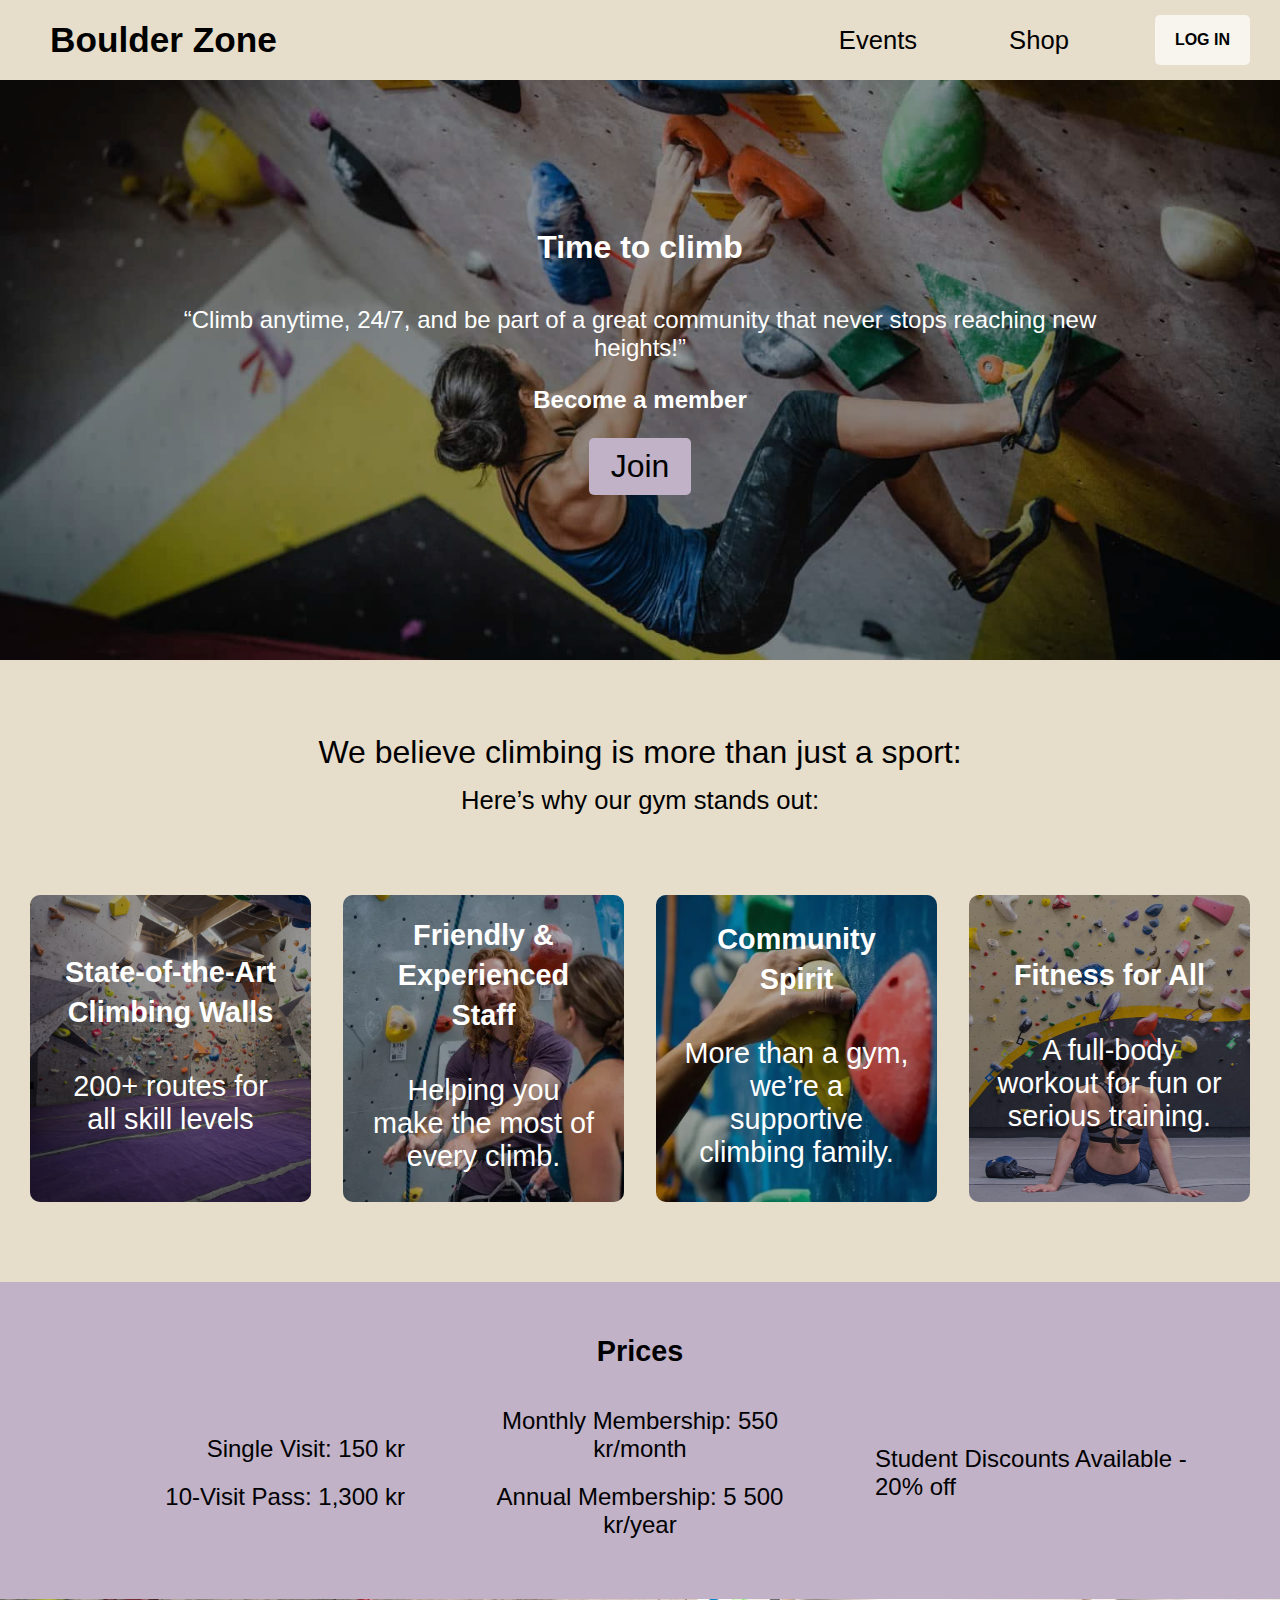
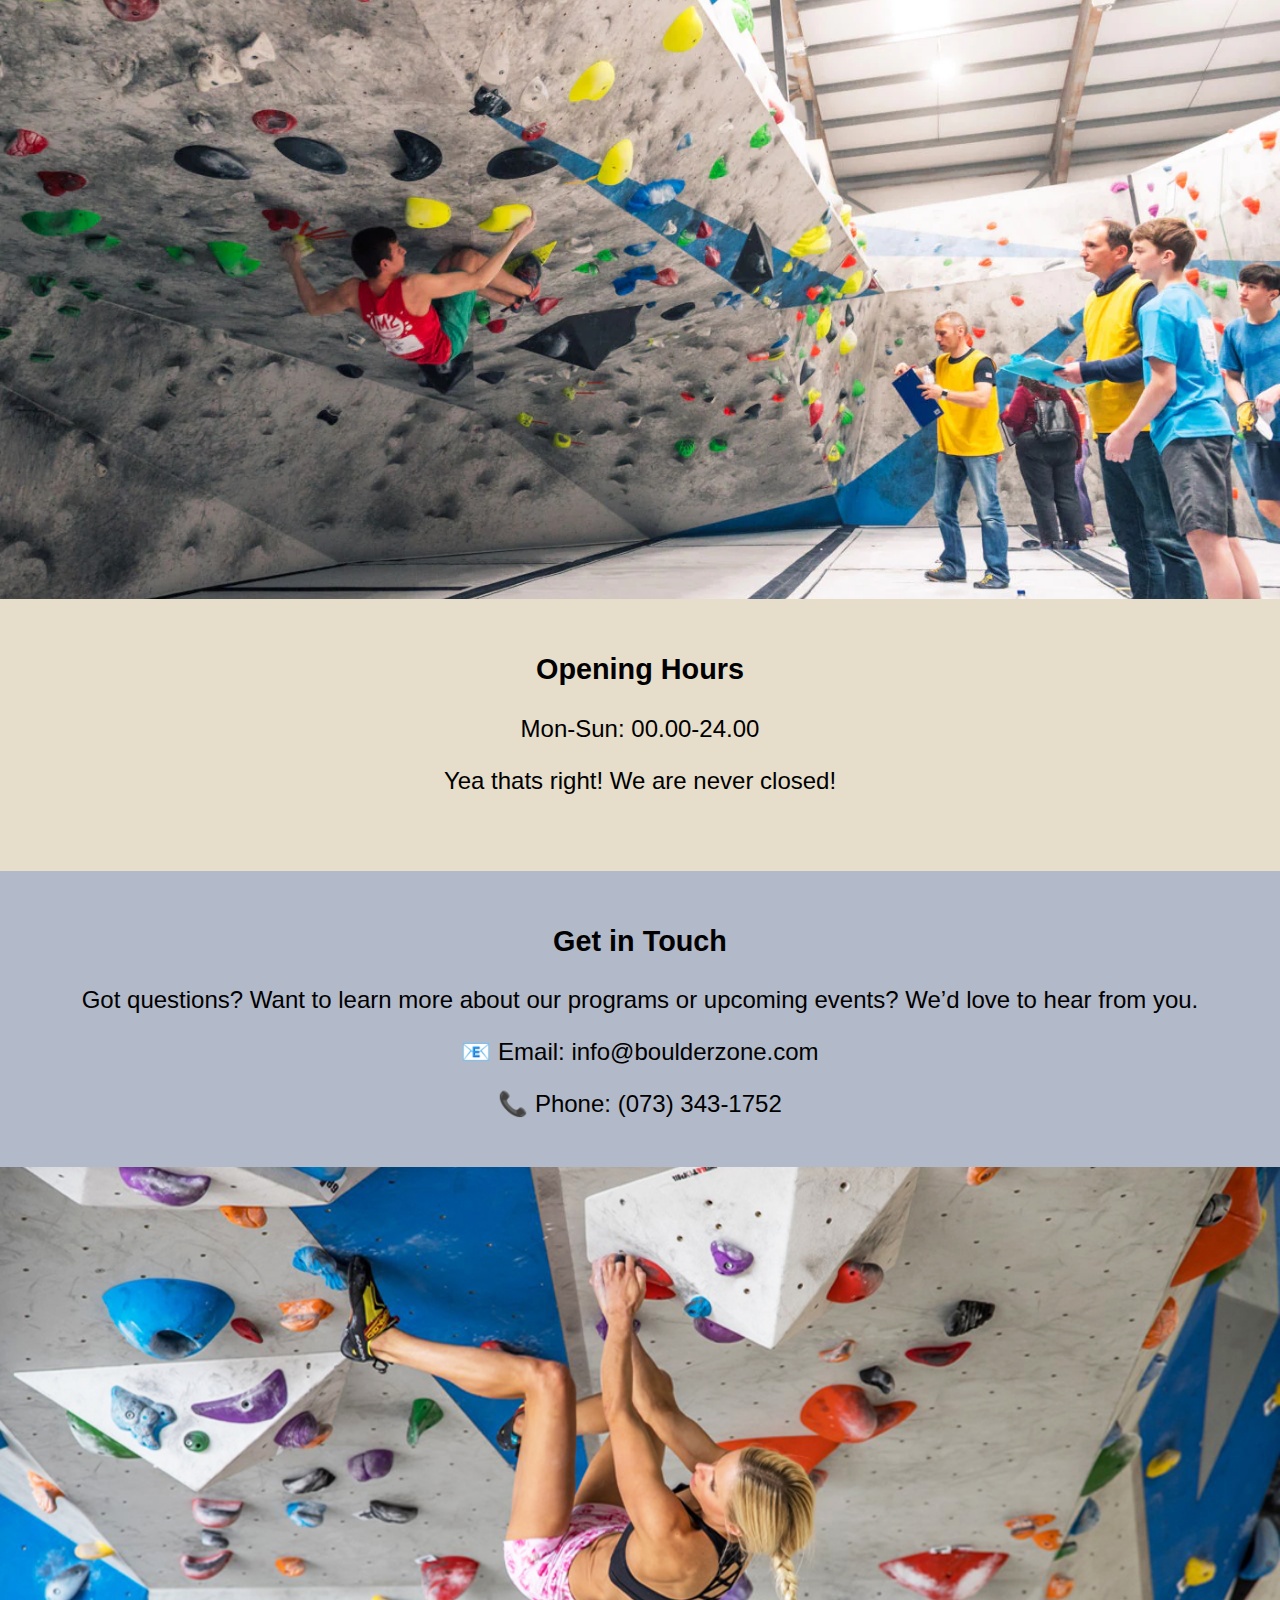
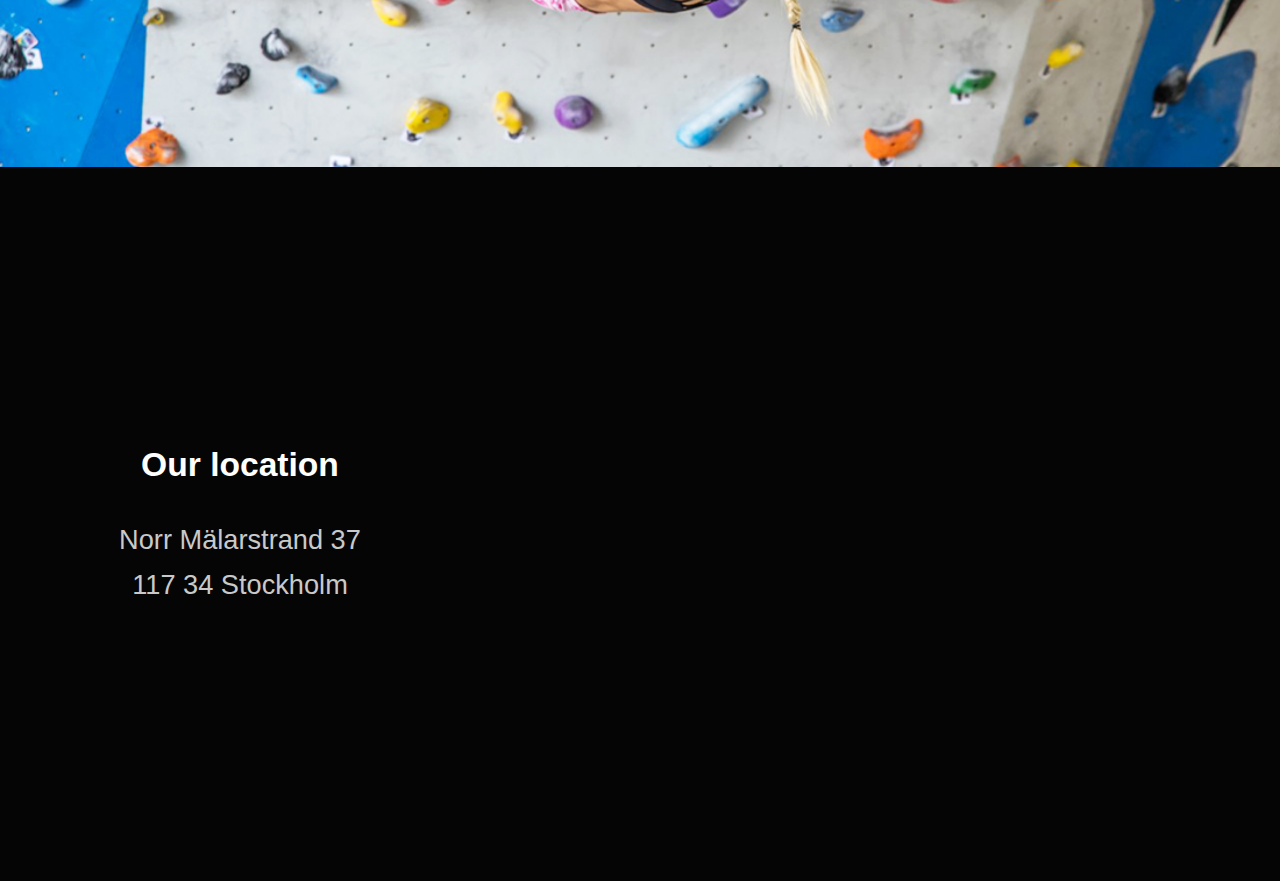
==== index.html @ 9aca550d "Got darkmode running on index some what" ====
<!DOCTYPE html>
<html lang="en">

<head>
  <meta charset="UTF-8">
  <meta name="viewport" content="width=device-width, initial-scale=1.0">
  <title>Boulder Zone</title>
  <link rel="stylesheet" href="style/style.css">
</head>

<body id="body">

  <!----- Nav expand --- Manual Fold  ----->
  <nav id="burger-menu" class="nav-burger-menu">
    <div class="nav-burger-row">
      <button class="nav-links-phone">Events</button>
      <p class="nav-burger-arrow">&#8594;</p>
    </div>
    <div class="nav-burger-row" id="burger-row-shop">
      <button class="nav-links-phone" id="shopBtn2">Shop</button>
      <p class="nav-burger-arrow">&#8594;</p>
    </div>
    <div class="nav-burger-row">
      <button class="nav-links-phone">Log in</button>
      <p class="nav-burger-arrow">&#8594;</p>
    </div>
    <!-- Dark mode -->
    <div class="theme-button" id="dark-mode">
      <img class="dark" id="dark" src="icons/darkmode.svg" alt="dark mode toggle">
      <img class="light" id="light" src="icons/lightmode.svg" alt="light mode toggle">
    </div>
  </nav>

  <!----- Nav bar --- Manual Fold  ----->
  <nav>
    <a href="index.html" class="site-title">Boulder Zone</a>
    <div class="nav-right">
      <button class="nav-links">Events</button>
      <button class="nav-links" id="shopBtn">Shop</button>
      <button class="nav-links nav-login">LOG IN</button>
      <div class="hamburger" id="burger-button">
        <!-- Burger icon -->
        <div class="burger-icon-line" id="burger-line-01"></div>
        <div class="burger-icon-line line-02"></div>
        <div class="burger-icon-line" id="burger-line-03"></div>
      </div>

      <!-- This is only for phone view -->
    </div>
  </nav>

  <!----- Hero --- Manual Fold  ----->
  <section class="hero-container">
    <img class="hero-img" src="img/bild3.jpg" alt="A picture of a woman bouldering overhang">
    <div class="hero-text">
      <div class="hero-description-text">
        <h2>
          Time to climb
        </h2>
        <p>“Climb anytime, 24/7, and be part of a great community that never stops reaching new heights!”
        <p>
      </div>
      <div class="member-container">
        <p>Become a member</p>
        <button id="joinBtn">Join</button>
      </div>
    </div>
  </section>

  <!----- About --- Manual Fold  ----->
  <section class="pre-about">
    <h2 class="bold"> We believe climbing is more than just a sport:</h3>
      <h3 class="skinny">Here’s why our gym stands out:</h3>
  </section>

  <section class="about-us">
    <div class="about-container about-01">
      <img class="img-box" src="img/routes.jpg" alt="">
      <div class="about-text">
        <h3>State-of-the-Art <br>Climbing Walls</h3>
        <p>200+ routes for all skill levels</p>
      </div>
    </div>

    <div class="about-container">
      <img class="img-box" src="img/staff.webp" alt="">
      <div class="about-text">
        <h3>Friendly & Experienced Staff</h3>
        <p>Helping you make the most of every climb.</p>
      </div>
    </div>

    <div class="about-container">
      <img class="img-box" src="img/clb2.jpg.webp" alt="">
      <div class="about-text">
        <h3>Community Spirit</h3>
        <p>More than a gym, we’re a supportive climbing family.</p>
      </div>
    </div>

    <div class="about-container">
      <img class="img-box" src="img/fun.jpg" alt="">
      <div class="about-text">
        <h3>Fitness for All</h3>
        <p>A full-body workout for fun or serious training.</p>
      </div>
    </div>
  </section>

  <!----- Prices --- Manual Fold  ----->
  <section class="prices">
    <div class="prices-title">
      <h3>Prices</h3>
    </div>
    <div class="prices-text-1">
      <p>Single Visit: 150 kr</p>
      <p>10-Visit Pass: 1,300 kr</p>
    </div>
    <div class="prices-text-2">
      <p>Monthly Membership: 550 kr/month</p>
      <p>Annual Membership: 5 500 kr/year</p>
    </div>
    <div class="prices-text-3">
      <p class="studentPrices">Student Discounts Available - 20% off</p>
    </div>
    </div>
  </section>

  <!----- Image block --- Manual Fold  ----->
  <img class="section-imgs" src="img/bild4.png" alt="Picture of bouldering">

  <!----- Open Times --- Manual Fold  ----->
  <section class="hours">
    <h3>Opening Hours</h3>
    <p> Mon-Sun: 00.00-24.00</p>
    <p> Yea thats right! We are never closed!</p>
  </section>

  <!----- Contact --- Manual Fold  ----->
  <section class="contact">
    <h3>Get in Touch</h3>
    <p> Got questions? Want to learn more about our programs or upcoming events? We’d love to hear from you.</p>
    <p>📧 Email: info@boulderzone.com</p>
    <p>📞 Phone: (073) 343-1752</p>
  </section>

  <!----- Image block --- Manual Fold  ----->
  <img class="section-imgs" src="img/bouldering_feature.jpg" alt="">

  <!----- Location --- Manual Fold  ----->
  <section class="location">
    <div class="locationText">
      <p class="ourLocation">Our location</p>
      <p class="adress">Norr Mälarstrand 37 <br>
        117 34 Stockholm</p>
    </div>

    <div class="map">
      <iframe
        src="https://www.google.com/maps/embed?pb=!1m14!1m12!1m3!1d6136.580226030461!2d18.04473967499061!3d59.32874302216996!2m3!1f0!2f0!3f0!3m2!1i1024!2i768!4f13.1!5e1!3m2!1ssv!2sse!4v1738833462675!5m2!1ssv!2sse"
        width="600" height="450" style="border:0;" allowfullscreen="" loading="lazy"
        referrerpolicy="no-referrer-when-downgrade"></iframe>
    </div>
  </section>

</body>

<script src="script/script.js"></script>

</html>
---- style/style.css ----
/* ----- Phone viewport --- Manual Fold -----  */

/* ----- Basics --- Manual Fold -----  */
* {
  box-sizing: border-box;
}

:root {
  --primary-color: #E6DDCA;
  --primary-color-hover: #f5ecd8;
  --secondary-color: #B2B9C8;
  --complementary-color: #C1B2C8;
  --primary-font-color: black;
  --primary-font-color-fixed: black;
  --secondary-font-color: white;
  --secondary-font-color-fixed: white;
  --dark-color: rgb(164, 164, 164);
}

.dark-mode {
  --primary-color: #2b3246;
  --primary-color-hover: #3c445b;
  --secondary-color: #B2B9C8;
  --complementary-color: #C1B2C8;
  --primary-font-color: white;
  --secondary-font-color: black;
  --dark-color: rgb(40, 40, 40);
}

body {
  margin: 0;
  background-color: var(--primary-color);
  font-family: Arial, Helvetica, sans-serif;
  padding-top: 60px;
  /* Adjust to match the nav height */
}

h3 {
  font-size: 1.6rem;
}

.section-imgs {
  width: 100%;
  height: auto;
  display: block;
  margin: 0px 0px 0px 0px;
}

/* ----- Nav Bar --- Manual Fold -----  */
nav {
  display: flex;
  justify-content: space-between;
  align-items: center;
  position: fixed;
  width: 100%;
  z-index: 2;
  background-color: var(--primary-color);
  height: 60px;
  /* Set a fixed height */
  top: 0;
  /* Ensures it stays at the top */
}

.site-title {
  color: var(--primary-font-color);
  font-size: 1.6rem;
  margin: 20px;
  font-weight: bolder;
  text-decoration: none;
  transition: ease .3s;
}

.site-title:hover {
  transform: scale(102%);
  color: rgb(59, 61, 76);
}

.nav-links {
  display: none;
}

nav button {
  border: none;
  color: var(--primary-font-color);
  background-color: var(--primary-color);
  font-size: 1.8rem;
  margin: 0 30px;
  transition: background-color 0.2s ease-in-out;
}

.hamburger {
  margin: 20px;
}

.burger-icon-line {
  height: 3px;
  width: 25px;
  background-color: var(--primary-font-color);
  margin: 5px;
  transition: transform 0.2s ease-in-out;
}

.line-01 {
  transform: translateY(8px);
}

.line-03 {
  transform: translateY(-8px);
}

/* ----- Nav expand --- Manual Fold -----  */
.nav-burger-menu {
  display: flex;
  flex-direction: column;
  justify-content: center;
  align-items: flex-start;
  height: 100vh;
  width: 100vw;
  transform: translateY(-100%);
  transition: transform 0.2s ease-in-out;
}

.nav-burger-menu.open {
  transform: translateY(0%);
}

.nav-burger-row {
  /* border: solid red 2px; */
  margin: 0;
  width: 100%;
  display: flex;
  justify-content: space-between;
  /* border-bottom: solid black 1px; */
  transition: background-color 0.2s ease-in-out;
}

.nav-burger-row:hover,
.nav-burger-row:hover button {
  background-color: var(--primary-color-hover);
}

.nav-burger-arrow {
  color: var(--primary-font-color);
  font-size: 1.5rem;
  margin: 25px 50px;
}


.theme-button {
  position: absolute;
  justify-content: center;
  bottom: 20px;
  width: 100%;
  display: flex;
}

.theme-button button:hover {
  background-color: #3b415c;
  transform: scale(1.02);
}

.theme-button img {
  height: 55px;
  width: 55px;
  padding: 12px;
  background-color: var(--dark-color);
  border-radius: 50px;
  border-radius: 50px;
  transition: background-color 0.3s, transform 0.3s;
}

.dark {
  display: block;

}

.light {
  display: none;
}



/* ----- Hero --- Manual Fold -----   */
.hero-container {
  position: relative;
}

.hero-img {
  width: 100%;
  filter: brightness(65%);
}

.hero-text {
  color: var(--secondary-font-color-fixed);
  position: absolute;
  top: 50%;
  left: 50%;
  transform: translate(-50%, -50%);
  width: 80%;
  text-align: center;
  padding: 30px;
  border-radius: 10px;
}

.hero-description-text h2 {
  margin: 10px;
  font-size: 1.5rem;
}

.hero-description-text p {
  margin: 10px;
}

.member-container p {
  font-size: .8rem;
  font-weight: bolder;
}

.member-container button {
  font-size: 1rem;
  padding: 4px 12px;
  background-color: var(--complementary-color);
  color: var(--primary-font-color);
  border: none;
  border-radius: 5px;
  transition: ease .5s;
}

/* ----- About --- Manual Fold -----  */
.member-container button:hover {
  background-color: var(--complementary-color);
  transform: scale(102%);
}

.skinny {
  font-weight: 300;
  margin: 0px 0px 30px 0px;
  font-size: 1rem;
  grid-column: span 2;
}

.bold {

  margin: 15px 0px 0px 0px;
  font-size: 1.5rem;
  font-weight: 500;
  grid-column: span 2;

}

.pre-about {
  text-align: center;
  margin: 40px 10px 30px 10px;
  padding: 0px 10px;
}

.pre-about h2 {
  margin: 0 0 15px 0;
}

.about-us {
  display: grid;
  grid-template-columns: repeat(2, 1fr);
  text-align: center;
  gap: 12px;
  margin: 20px;
}

.about-container {
  border-radius: 5px;
  padding: 18px;
  display: grid;
  grid-template-columns: repeat(1, 1fr);
  grid-template-rows: repeat(1, 1fr);
  grid-template-columns: repeat(auto-fit, minmax(100px, 1fr));
  padding: 10px;
  transition: ease .5s;
}

.img-box {
  object-fit: cover;
  height: 100%;
  width: 100%;
  grid-column: 1 / 2;
  grid-row: 1 / 2;
  border-radius: 10px;
}

.about-text {
  grid-column: 1 / 2;
  grid-row: 1 / 2;
  display: flex;
  flex-direction: column;
  justify-content: center;
  align-items: center;
  background-color: #05050555;
  border-radius: 10px;
}

.about-text p {
  color: var(--secondary-font-color);
  width: 80%;
}

.about-text h3 {
  display: none;
  color: var(--secondary-font-color);
  width: 80%;
  line-height: 40px;
  margin: 20px 0 10px 0;
}

/* ----- Prices --- Manual Fold -----  */
.prices {
  text-align: center;
  background-color: var(--complementary-color);
  margin: 70px 0px 0px 0px;
  padding: 25px;
  padding-bottom: 50px;
}

/* ----- Opten times --- Manual Fold -----  */
.hours {
  text-align: center;
  padding: 25px 0px 10px 0px;
}

/* ----- Contact --- Manual Fold -----  */
.contact {
  text-align: center;
  background-color: var(--secondary-color);
  margin: 42px 0px 0px 0px;
  padding: 25px;
}

/* ----- Location --- Manual Fold -----  */
.location {
  text-align: center;
  color: var(--secondary-font-color);
  background-color: #050505;
  padding: 25px;
}

.map {
  display: none;
}

/* Mini phone viewport */
@media (min-width: 0px) and (max-width: 380px) {

  /* ----- Basics --- Manual Fold -----  */
  .site-title {
    font-size: 1.3rem;
  }

  p {
    font-size: .6rem;
  }

  h3 {
    font-size: 1rem;
    margin: 0;
    padding: 0;
  }

  /* ----- Hero --- Manual Fold -----  */
  .climb-container p {
    margin: 0;
    padding: 0;
  }

  /* ----- About --- Manual Fold -----  */
  .about-us {
    grid-template-columns: repeat(1, 1fr);
  }

  .about-text p {
    font-size: 1.2rem;
  }

}

/* iPad viewport */
@media (min-width: 667px) and (max-width: 1024px) {

  /* ----- Basics --- Manual Fold -----  */
  p {
    font-size: 1.5rem;
  }

  /* ----- Nav --- Manual Fold -----  */
  nav {
    height: 80px;
  }

  nav h3 {
    font-size: 1.6rem;
  }

  /* ----- Hero --- Manual Fold -----  */
  .site-title {
    font-size: 2rem;
  }

  .climb-container p {
    margin: 50px;
  }

  .member-container p {
    font-size: 1.2rem;
    font-weight: bolder;
  }

  .member-container button {
    font-size: 1.5rem;
    padding: 10px 22px;
  }

  /* ----- About --- Manual Fold -----  */
  .pre-about {
    margin: 60px 0px;
  }

  .bold {
    font-size: 1.8rem;
    margin: 0 0 400px 0;
  }

  .skinny {
    font-size: 1.4rem;
  }
}

/* desktop viewport */
@media (min-width: 1024px) {

  /* ----- Basic --- Manual Fold -----  */
  p {
    font-size: 1.5rem;
  }

  h3 {
    font-size: 1.8rem;
  }

  .section-imgs {
    max-height: 600px;
    object-fit: cover;
  }

  /* ----- Nav --- Manual Fold -----  */
  nav {
    display: flex;
    justify-content: space-between;
    align-items: center;
    padding: 10px 30px;
    height: 80px;
  }

  .site-title {
    font-size: 2.2rem;
  }

  .nav-right {
    display: flex;
    align-items: center;
    gap: 80px;
  }

  .nav-links {
    display: block;
    font-size: 1.6rem;
    margin: 0;
    transition: ease .3s;
  }

  .nav-links:hover {
    color: rgb(92, 92, 92);
    transform: scale(105%);
  }

  .nav-login {
    background-color: #f8f5ef;
    height: 50px;
    padding: 10px 20px;
    border-radius: 5px;
    font-size: 1rem;
    font-weight: bold;
    display: flex;
    align-items: center;
    justify-content: center;
  }

  .hamburger {
    display: none;
  }

  /* ----- Hero --- Manual Fold -----  */
  .hero-img {
    max-height: 600px;
    object-fit: cover;
  }

  .hero-description-text h2 {
    font-size: 2rem;
    margin: 0 0 40px 0;
  }

  .member-container p {
    font-size: 1.5rem;
    font-weight: bolder;
  }

  .member-container button {
    font-size: 2rem;
    padding: 10px 22px;
    background-color: #C1B2C8;
    color: rgb(0, 0, 0);
    border: none;
    border-radius: 5px;
    transition: ease .5s;
  }

  /* ----- About --- Manual Fold -----  */
  .about-us {
    grid-template-columns: repeat(4, 1fr);
  }

  .about-text h3 {
    display: block;
    font-size: 1.8rem;
    color: white;
    width: 80%;
    line-height: 40px;
    margin: 20px 0 10px 0;
  }

  .about-text p {
    font-size: 1.8rem;
  }

  .pre-about {
    margin: 70px 0px;
  }

  .bold {
    font-size: 2rem;
    margin: 0 0 400px 0;
  }

  .skinny {
    font-size: 1.6rem;
  }

  .about-container:Hover {
    transform: scale(102%);
  }

  /* ----- Prices --- Manual Fold -----  */
  .prices {
    text-align: center;
    background-color: #C1B2C8;
    margin: 70px 0px 0px 0px;
    padding: 25px;
    padding-bottom: 50px;
    display: grid;
    grid-template-columns: repeat(3, 1fr);
    justify-content: center;
    align-items: center;
  }

  .prices-title {
    grid-column: span 3;

  }

  .prices-text-1 {
    display: flex;
    flex-direction: column;
    justify-content: left;
  }

  .prices-text-2 {
    display: flex;
    flex-direction: column;

  }

  .prices-text-1 p {
    margin: 10px 30px;
    text-align: right;
  }

  .prices-text-2 p {
    margin: 10px 30px;
    text-align: center;
  }

  .prices-text-3 p {
    margin: 10px 30px;
    text-align: left;
  }

  /* ----- Location --- Manual Fold -----  */
  .location {
    padding: 80px 0;
    display: flex;
    justify-content: center;
    gap: 100px;
  }

  .locationText {
    display: flex;
    align-items: center;
    justify-content: center;
    flex-direction: column;
  }

  .ourLocation {
    font-weight: bolder;
    font-size: 2.1rem;
  }

  .locationText p {
    line-height: 45px;
    margin: 15px;
  }

  .adress {
    color: #c9c9c9;
    font-size: 1.7rem;
  }

  .map {
    display: block;
    margin: 50px;
  }

}
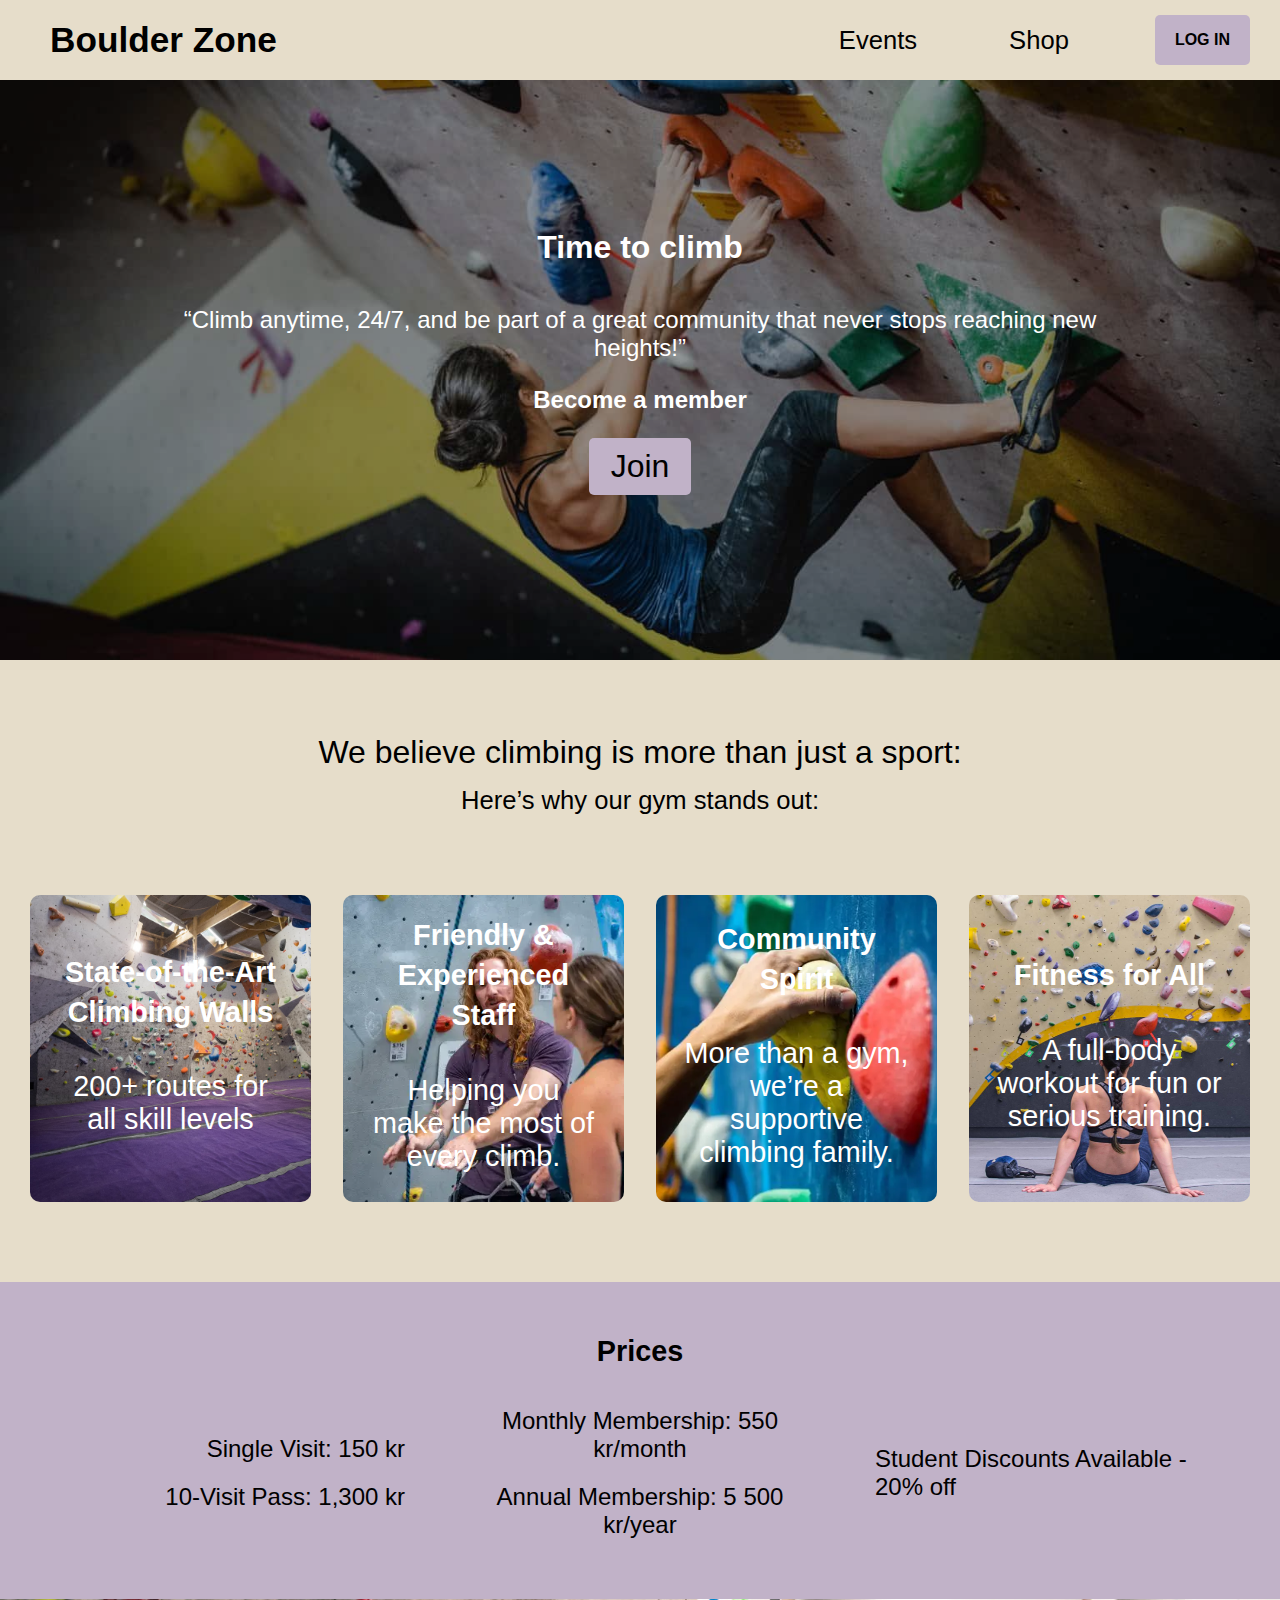
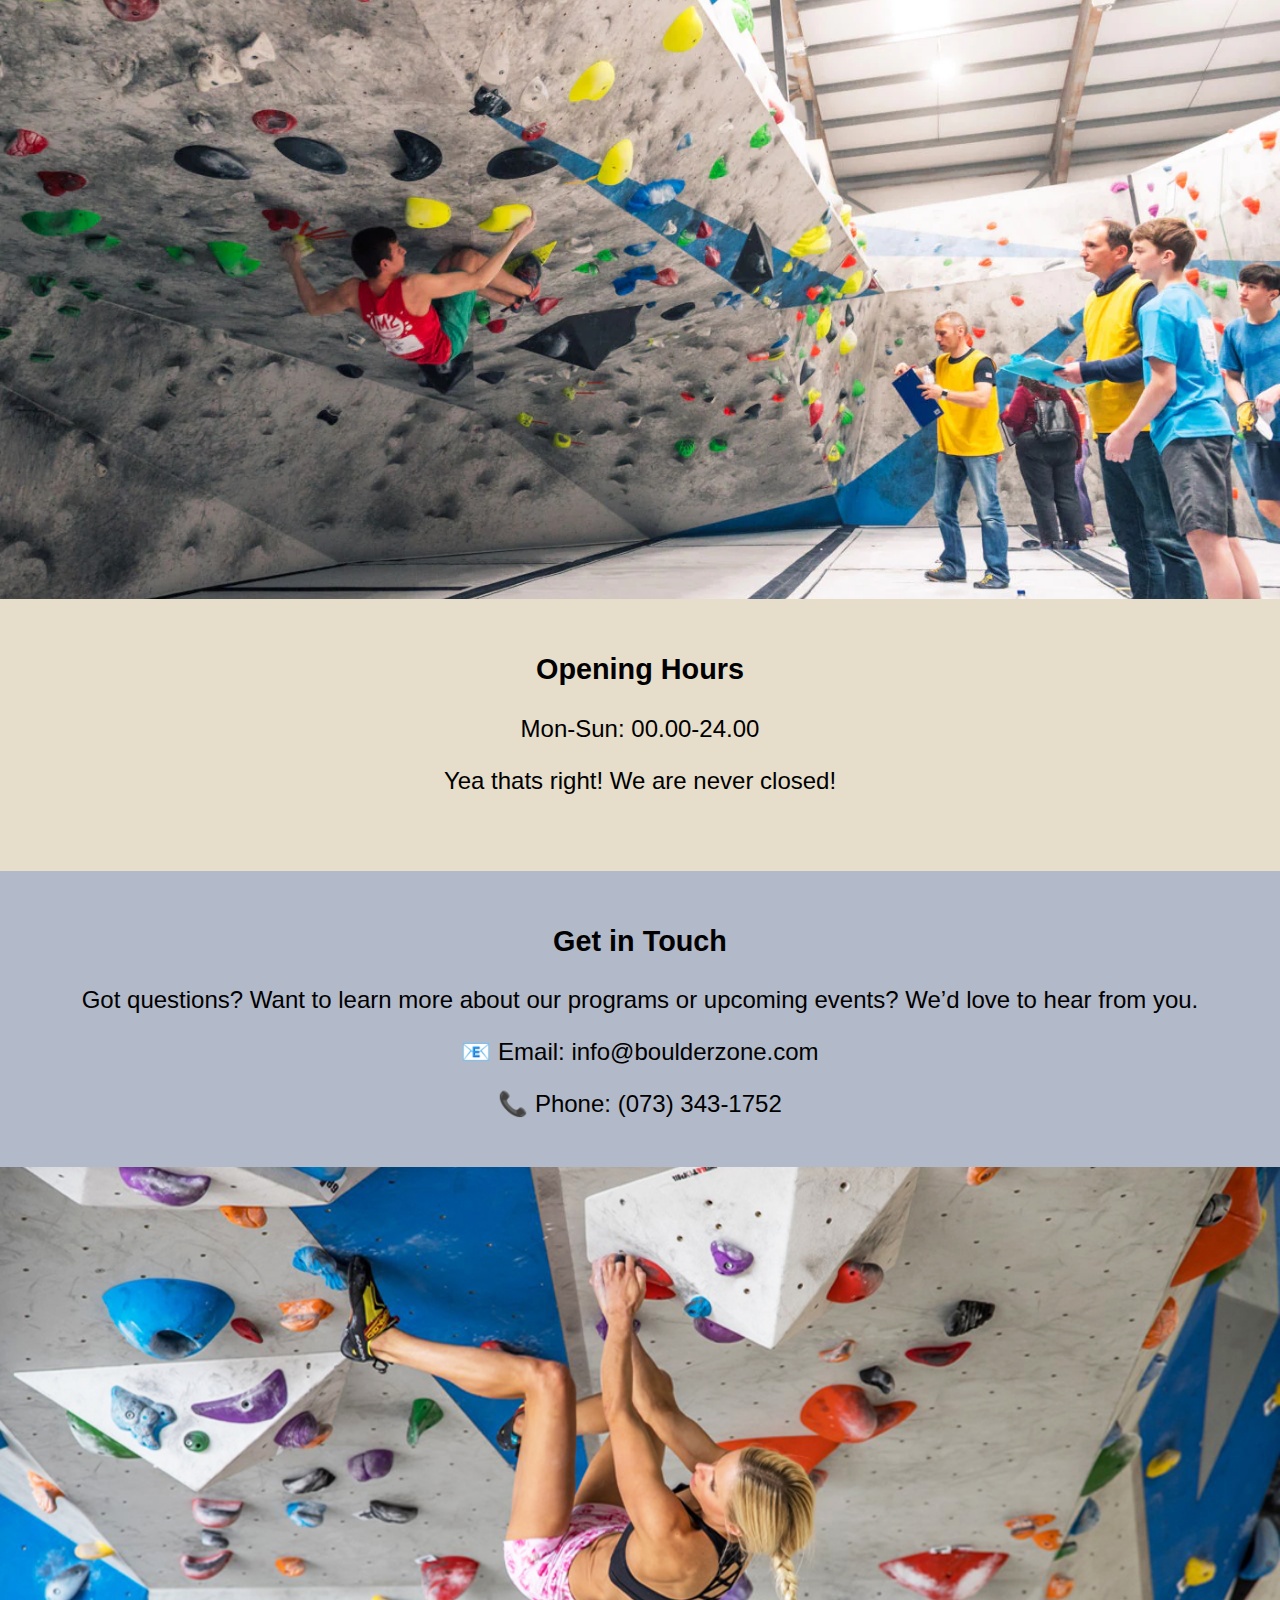
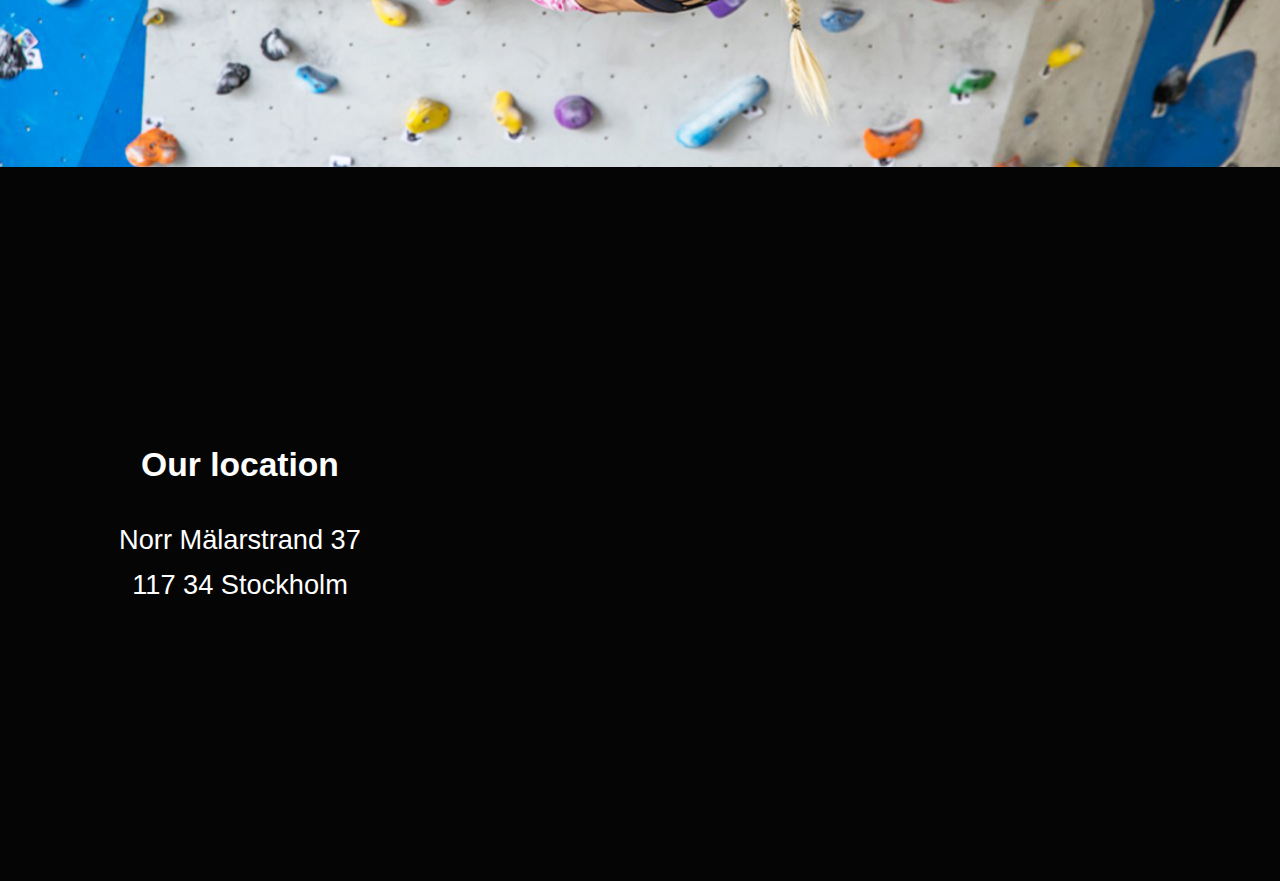
==== commit 422ef3b6: "Animation on hamburger menu" ====
--- a/index.html
+++ b/index.html
@@ -10,158 +10,161 @@
 
 <body id="body">
 
-  <!----- Nav expand --- Manual Fold  ----->
-  <nav id="burger-menu" class="nav-burger-menu">
-    <div class="nav-burger-row">
-      <button class="nav-links-phone">Events</button>
-      <p class="nav-burger-arrow">&#8594;</p>
-    </div>
-    <div class="nav-burger-row" id="burger-row-shop">
-      <button class="nav-links-phone" id="shopBtn2">Shop</button>
-      <p class="nav-burger-arrow">&#8594;</p>
-    </div>
-    <div class="nav-burger-row">
-      <button class="nav-links-phone">Log in</button>
-      <p class="nav-burger-arrow">&#8594;</p>
-    </div>
-    <!-- Dark mode -->
-    <div class="theme-button" id="dark-mode">
-      <img class="dark" id="dark" src="icons/darkmode.svg" alt="dark mode toggle">
-      <img class="light" id="light" src="icons/lightmode.svg" alt="light mode toggle">
-    </div>
-  </nav>
+  <main>
+    <!----- Nav expand --- Manual Fold  ----->
+    <nav id="burger-menu" class="nav-burger-menu">
+      <div class="nav-burger-row">
+        <button class="nav-links-phone">Events</button>
+        <p class="nav-burger-arrow">&#8594;</p>
+      </div>
+      <div class="nav-burger-row" id="burger-row-shop">
+        <button class="nav-links-phone" id="shopBtn2">Shop</button>
+        <p class="nav-burger-arrow">&#8594;</p>
+      </div>
+      <div class="nav-burger-row">
+        <button class="nav-links-phone">Log in</button>
+        <p class="nav-burger-arrow">&#8594;</p>
+      </div>
+      <!-- Dark mode -->
+      <div class="theme-button" id="dark-mode">
+        <img class="dark" id="dark" src="icons/darkmode.svg" alt="dark mode toggle">
+        <img class="light" id="light" src="icons/lightmode.svg" alt="light mode toggle">
+      </div>
+    </nav>
 
-  <!----- Nav bar --- Manual Fold  ----->
-  <nav>
-    <a href="index.html" class="site-title">Boulder Zone</a>
-    <div class="nav-right">
-      <button class="nav-links">Events</button>
-      <button class="nav-links" id="shopBtn">Shop</button>
-      <button class="nav-links nav-login">LOG IN</button>
-      <div class="hamburger" id="burger-button">
-        <!-- Burger icon -->
-        <div class="burger-icon-line" id="burger-line-01"></div>
-        <div class="burger-icon-line line-02"></div>
-        <div class="burger-icon-line" id="burger-line-03"></div>
+    <!----- Nav bar --- Manual Fold  ----->
+    <nav>
+      <a href="index.html" class="site-title">Boulder Zone</a>
+      <div class="nav-right">
+        <button class="nav-links">Events</button>
+        <button class="nav-links" id="shopBtn">Shop</button>
+        <button class="nav-links nav-login">LOG IN</button>
+        <div class="hamburger" id="burger-button">
+          <!-- Burger icon -->
+          <div class="burger-icon-line" id="burger-line-01"></div>
+          <div class="burger-icon-line line-02"></div>
+          <div class="burger-icon-line" id="burger-line-03"></div>
+        </div>
+
+        <!-- This is only for phone view -->
+      </div>
+    </nav>
+
+    <!----- Hero --- Manual Fold  ----->
+    <section class="hero-container">
+      <img class="hero-img" src="img/bild3.jpg" alt="A picture of a woman bouldering overhang">
+      <div class="hero-text">
+        <div class="hero-description-text">
+          <h2>
+            Time to climb
+          </h2>
+          <p>“Climb anytime, 24/7, and be part of a great community that never stops reaching new heights!”
+          <p>
+        </div>
+        <div class="member-container">
+          <p>Become a member</p>
+          <button id="joinBtn">Join</button>
+        </div>
+      </div>
+    </section>
+
+    <!----- About --- Manual Fold  ----->
+    <section class="pre-about">
+      <h2 class="bold"> We believe climbing is more than just a sport:</h3>
+        <h3 class="skinny">Here’s why our gym stands out:</h3>
+    </section>
+
+    <section class="about-us">
+      <div class="about-container about-01">
+        <img class="img-box" src="img/routes.jpg" alt="">
+        <div class="about-text">
+          <h3>State-of-the-Art <br>Climbing Walls</h3>
+          <p>200+ routes for all skill levels</p>
+        </div>
       </div>
 
-      <!-- This is only for phone view -->
-    </div>
-  </nav>
+      <div class="about-container">
+        <img class="img-box" src="img/staff.webp" alt="">
+        <div class="about-text">
+          <h3>Friendly & Experienced Staff</h3>
+          <p>Helping you make the most of every climb.</p>
+        </div>
+      </div>
 
-  <!----- Hero --- Manual Fold  ----->
-  <section class="hero-container">
-    <img class="hero-img" src="img/bild3.jpg" alt="A picture of a woman bouldering overhang">
-    <div class="hero-text">
-      <div class="hero-description-text">
-        <h2>
-          Time to climb
-        </h2>
-        <p>“Climb anytime, 24/7, and be part of a great community that never stops reaching new heights!”
-        <p>
+      <div class="about-container">
+        <img class="img-box" src="img/clb2.jpg.webp" alt="">
+        <div class="about-text">
+          <h3>Community Spirit</h3>
+          <p>More than a gym, we’re a supportive climbing family.</p>
+        </div>
       </div>
-      <div class="member-container">
-        <p>Become a member</p>
-        <button id="joinBtn">Join</button>
+
+      <div class="about-container">
+        <img class="img-box" src="img/fun.jpg" alt="">
+        <div class="about-text">
+          <h3>Fitness for All</h3>
+          <p>A full-body workout for fun or serious training.</p>
+        </div>
       </div>
-    </div>
-  </section>
+    </section>
 
-  <!----- About --- Manual Fold  ----->
-  <section class="pre-about">
-    <h2 class="bold"> We believe climbing is more than just a sport:</h3>
-      <h3 class="skinny">Here’s why our gym stands out:</h3>
-  </section>
+    <!----- Prices --- Manual Fold  ----->
+    <section class="prices">
+      <div class="prices-title">
+        <h3>Prices</h3>
+      </div>
+      <div class="prices-text-1">
+        <p>Single Visit: 150 kr</p>
+        <p>10-Visit Pass: 1,300 kr</p>
+      </div>
+      <div class="prices-text-2">
+        <p>Monthly Membership: 550 kr/month</p>
+        <p>Annual Membership: 5 500 kr/year</p>
+      </div>
+      <div class="prices-text-3">
+        <p class="studentPrices">Student Discounts Available - 20% off</p>
+      </div>
+      </div>
+    </section>
 
-  <section class="about-us">
-    <div class="about-container about-01">
-      <img class="img-box" src="img/routes.jpg" alt="">
-      <div class="about-text">
-        <h3>State-of-the-Art <br>Climbing Walls</h3>
-        <p>200+ routes for all skill levels</p>
+    <!----- Image block --- Manual Fold  ----->
+    <img class="section-imgs" src="img/bild4.png" alt="Picture of bouldering">
+
+    <!----- Open Times --- Manual Fold  ----->
+    <section class="hours">
+      <h3>Opening Hours</h3>
+      <p> Mon-Sun: 00.00-24.00</p>
+      <p> Yea thats right! We are never closed!</p>
+    </section>
+
+    <!----- Contact --- Manual Fold  ----->
+    <section class="contact">
+      <h3>Get in Touch</h3>
+      <p> Got questions? Want to learn more about our programs or upcoming events? We’d love to hear from you.</p>
+      <p>📧 Email: info@boulderzone.com</p>
+      <p>📞 Phone: (073) 343-1752</p>
+    </section>
+
+    <!----- Image block --- Manual Fold  ----->
+    <img class="section-imgs" src="img/bouldering_feature.jpg" alt="">
+
+    <!----- Location --- Manual Fold  ----->
+    <section class="location">
+      <div class="locationText">
+        <p class="ourLocation">Our location</p>
+        <p class="adress">Norr Mälarstrand 37 <br>
+          117 34 Stockholm</p>
       </div>
-    </div>
 
-    <div class="about-container">
-      <img class="img-box" src="img/staff.webp" alt="">
-      <div class="about-text">
-        <h3>Friendly & Experienced Staff</h3>
-        <p>Helping you make the most of every climb.</p>
+      <div class="map">
+        <iframe
+          src="https://www.google.com/maps/embed?pb=!1m14!1m12!1m3!1d6136.580226030461!2d18.04473967499061!3d59.32874302216996!2m3!1f0!2f0!3f0!3m2!1i1024!2i768!4f13.1!5e1!3m2!1ssv!2sse!4v1738833462675!5m2!1ssv!2sse"
+          width="600" height="450" style="border:0;" allowfullscreen="" loading="lazy"
+          referrerpolicy="no-referrer-when-downgrade"></iframe>
       </div>
-    </div>
+    </section>
 
-    <div class="about-container">
-      <img class="img-box" src="img/clb2.jpg.webp" alt="">
-      <div class="about-text">
-        <h3>Community Spirit</h3>
-        <p>More than a gym, we’re a supportive climbing family.</p>
-      </div>
-    </div>
-
-    <div class="about-container">
-      <img class="img-box" src="img/fun.jpg" alt="">
-      <div class="about-text">
-        <h3>Fitness for All</h3>
-        <p>A full-body workout for fun or serious training.</p>
-      </div>
-    </div>
-  </section>
-
-  <!----- Prices --- Manual Fold  ----->
-  <section class="prices">
-    <div class="prices-title">
-      <h3>Prices</h3>
-    </div>
-    <div class="prices-text-1">
-      <p>Single Visit: 150 kr</p>
-      <p>10-Visit Pass: 1,300 kr</p>
-    </div>
-    <div class="prices-text-2">
-      <p>Monthly Membership: 550 kr/month</p>
-      <p>Annual Membership: 5 500 kr/year</p>
-    </div>
-    <div class="prices-text-3">
-      <p class="studentPrices">Student Discounts Available - 20% off</p>
-    </div>
-    </div>
-  </section>
-
-  <!----- Image block --- Manual Fold  ----->
-  <img class="section-imgs" src="img/bild4.png" alt="Picture of bouldering">
-
-  <!----- Open Times --- Manual Fold  ----->
-  <section class="hours">
-    <h3>Opening Hours</h3>
-    <p> Mon-Sun: 00.00-24.00</p>
-    <p> Yea thats right! We are never closed!</p>
-  </section>
-
-  <!----- Contact --- Manual Fold  ----->
-  <section class="contact">
-    <h3>Get in Touch</h3>
-    <p> Got questions? Want to learn more about our programs or upcoming events? We’d love to hear from you.</p>
-    <p>📧 Email: info@boulderzone.com</p>
-    <p>📞 Phone: (073) 343-1752</p>
-  </section>
-
-  <!----- Image block --- Manual Fold  ----->
-  <img class="section-imgs" src="img/bouldering_feature.jpg" alt="">
-
-  <!----- Location --- Manual Fold  ----->
-  <section class="location">
-    <div class="locationText">
-      <p class="ourLocation">Our location</p>
-      <p class="adress">Norr Mälarstrand 37 <br>
-        117 34 Stockholm</p>
-    </div>
-
-    <div class="map">
-      <iframe
-        src="https://www.google.com/maps/embed?pb=!1m14!1m12!1m3!1d6136.580226030461!2d18.04473967499061!3d59.32874302216996!2m3!1f0!2f0!3f0!3m2!1i1024!2i768!4f13.1!5e1!3m2!1ssv!2sse!4v1738833462675!5m2!1ssv!2sse"
-        width="600" height="450" style="border:0;" allowfullscreen="" loading="lazy"
-        referrerpolicy="no-referrer-when-downgrade"></iframe>
-    </div>
-  </section>
+  </main>
 
 </body>
 
--- a/style/style.css
+++ b/style/style.css
@@ -10,7 +10,9 @@
   --primary-color-hover: #f5ecd8;
   --secondary-color: #B2B9C8;
   --complementary-color: #C1B2C8;
+  --complementary-color-hover: #C1B2C8;
   --primary-font-color: black;
+  --primary-font-color-hover: rgb(44, 44, 44);
   --primary-font-color-fixed: black;
   --secondary-font-color: white;
   --secondary-font-color-fixed: white;
@@ -21,8 +23,10 @@
   --primary-color: #2b3246;
   --primary-color-hover: #3c445b;
   --secondary-color: #B2B9C8;
-  --complementary-color: #C1B2C8;
+  --complementary-color: #5e486a;
+  --complementary-color-hover: #6b5178;
   --primary-font-color: white;
+  --primary-font-color-hover: rgb(202, 202, 202);
   --secondary-font-color: black;
   --dark-color: rgb(40, 40, 40);
 }
@@ -33,6 +37,10 @@
   font-family: Arial, Helvetica, sans-serif;
   padding-top: 60px;
   /* Adjust to match the nav height */
+}
+
+main {
+  color: var(--primary-font-color);
 }
 
 h3 {
@@ -72,7 +80,7 @@
 
 .site-title:hover {
   transform: scale(102%);
-  color: rgb(59, 61, 76);
+  color: var(--primary-font-color-hover);
 }
 
 .nav-links {
@@ -149,8 +157,8 @@
 .theme-button {
   position: absolute;
   justify-content: center;
-  bottom: 20px;
-  width: 100%;
+  bottom: 50px;
+  width: 30%;
   display: flex;
 }
 
@@ -178,11 +186,10 @@
   display: none;
 }
 
-
-
 /* ----- Hero --- Manual Fold -----   */
 .hero-container {
   position: relative;
+  color: rgb(75, 217, 36);
 }
 
 .hero-img {
@@ -226,12 +233,12 @@
   transition: ease .5s;
 }
 
-/* ----- About --- Manual Fold -----  */
 .member-container button:hover {
   background-color: var(--complementary-color);
   transform: scale(102%);
 }
 
+/* ----- About --- Manual Fold -----  */
 .skinny {
   font-weight: 300;
   margin: 0px 0px 30px 0px;
@@ -240,7 +247,6 @@
 }
 
 .bold {
-
   margin: 15px 0px 0px 0px;
   font-size: 1.5rem;
   font-weight: 500;
@@ -249,6 +255,7 @@
 }
 
 .pre-about {
+  color: var(--primary-font-color);
   text-align: center;
   margin: 40px 10px 30px 10px;
   padding: 0px 10px;
@@ -259,6 +266,7 @@
 }
 
 .about-us {
+  color: var(--secondary-font-color-fixed);
   display: grid;
   grid-template-columns: repeat(2, 1fr);
   text-align: center;
@@ -293,18 +301,15 @@
   flex-direction: column;
   justify-content: center;
   align-items: center;
-  background-color: #05050555;
   border-radius: 10px;
 }
 
 .about-text p {
-  color: var(--secondary-font-color);
   width: 80%;
 }
 
 .about-text h3 {
   display: none;
-  color: var(--secondary-font-color);
   width: 80%;
   line-height: 40px;
   margin: 20px 0 10px 0;
@@ -475,12 +480,12 @@
   }
 
   .nav-links:hover {
-    color: rgb(92, 92, 92);
+    color: var(--primary-font-color-hover);
     transform: scale(105%);
   }
 
   .nav-login {
-    background-color: #f8f5ef;
+    background-color: var(--complementary-color);
     height: 50px;
     padding: 10px 20px;
     border-radius: 5px;
@@ -491,6 +496,10 @@
     justify-content: center;
   }
 
+  .nav-login:hover {
+    background-color: var(--complementary-color-hover);
+  }
+
   .hamburger {
     display: none;
   }
@@ -514,8 +523,6 @@
   .member-container button {
     font-size: 2rem;
     padding: 10px 22px;
-    background-color: #C1B2C8;
-    color: rgb(0, 0, 0);
     border: none;
     border-radius: 5px;
     transition: ease .5s;
@@ -529,7 +536,6 @@
   .about-text h3 {
     display: block;
     font-size: 1.8rem;
-    color: white;
     width: 80%;
     line-height: 40px;
     margin: 20px 0 10px 0;
@@ -559,7 +565,6 @@
   /* ----- Prices --- Manual Fold -----  */
   .prices {
     text-align: center;
-    background-color: #C1B2C8;
     margin: 70px 0px 0px 0px;
     padding: 25px;
     padding-bottom: 50px;
@@ -627,7 +632,6 @@
   }
 
   .adress {
-    color: #c9c9c9;
     font-size: 1.7rem;
   }
 
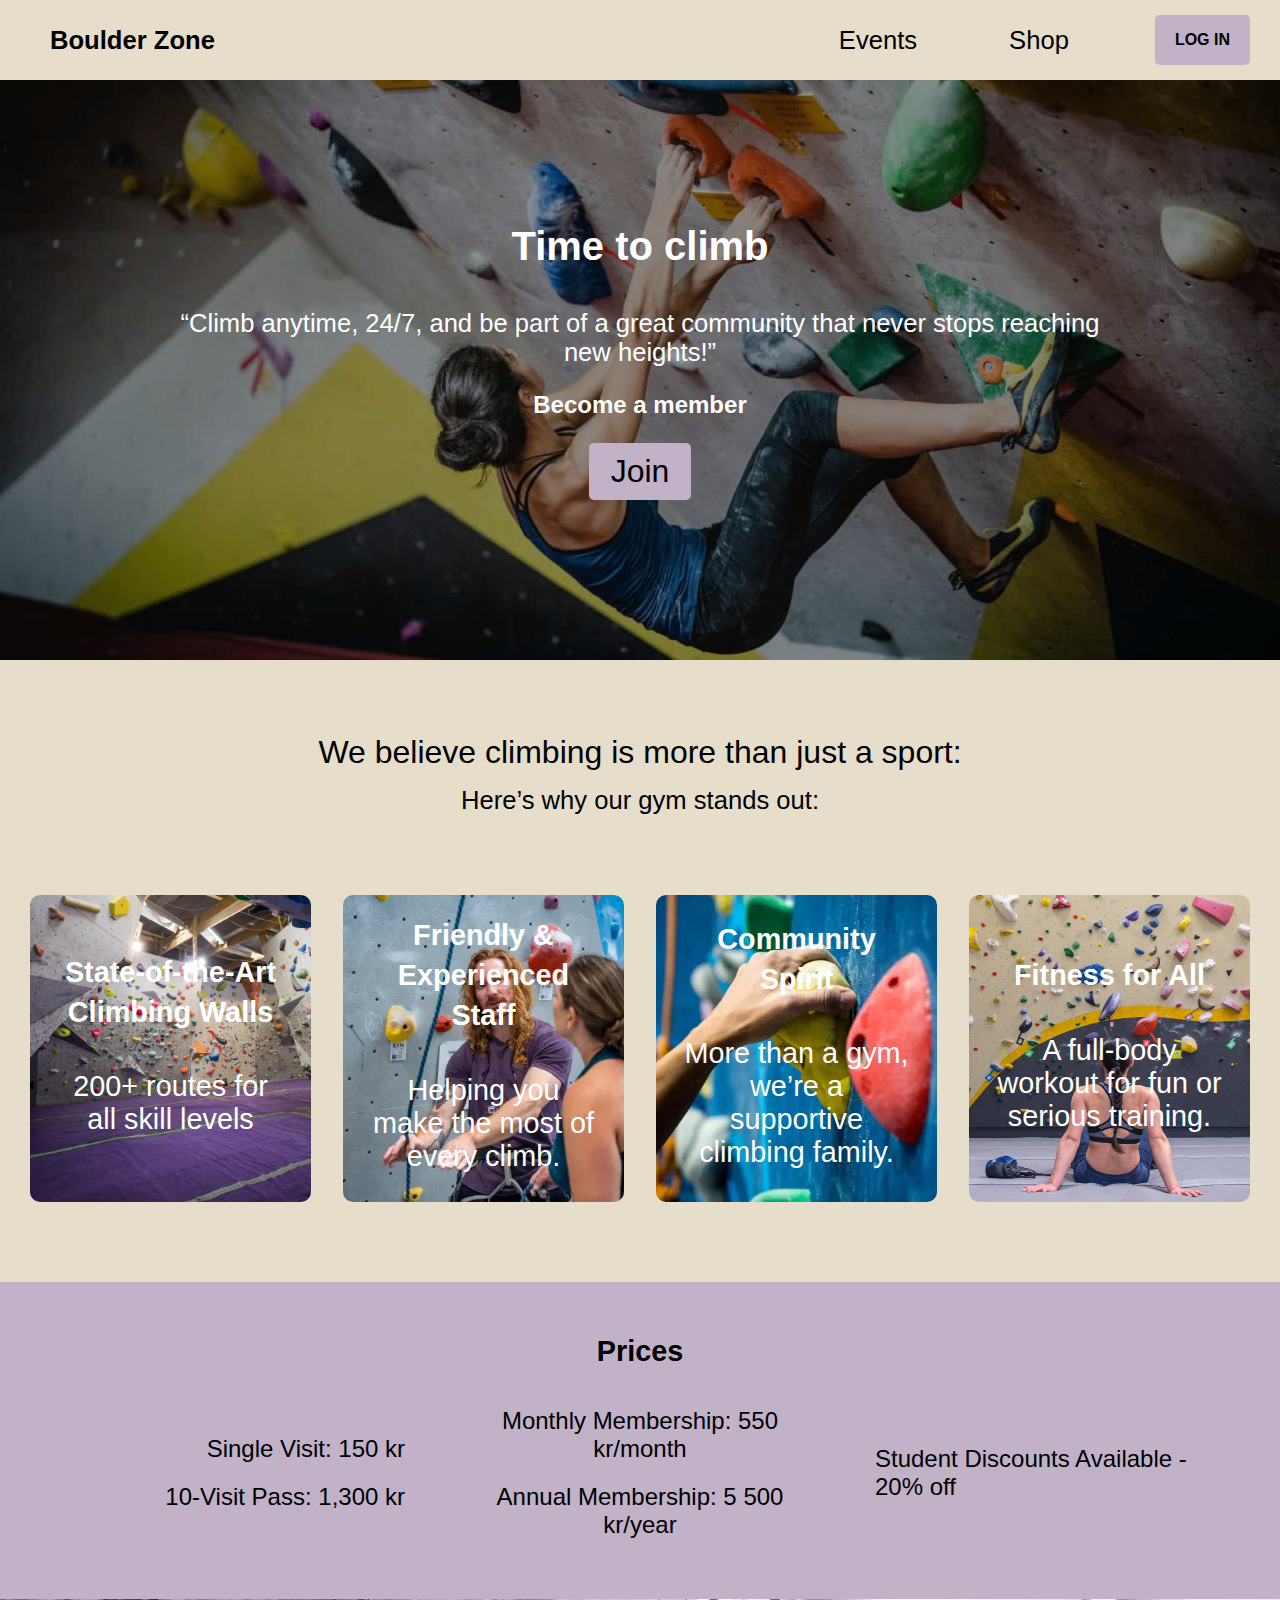
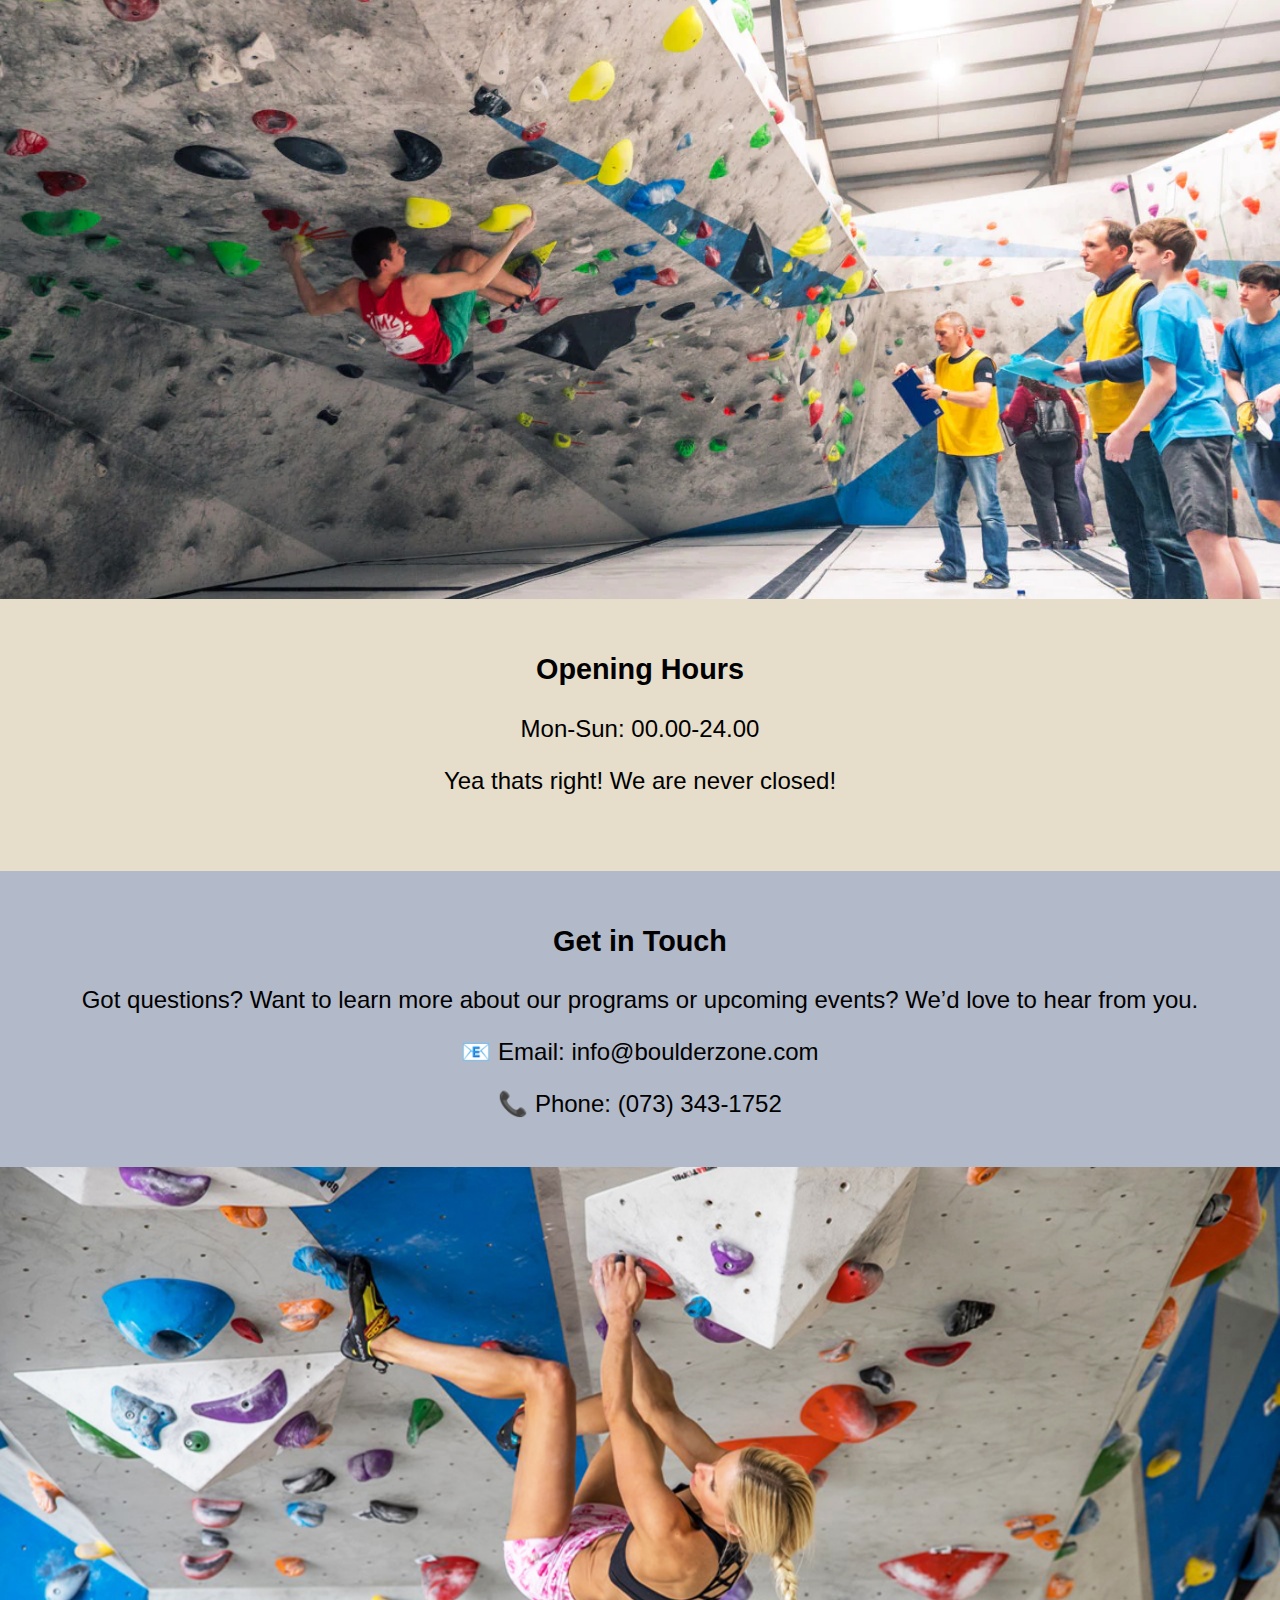
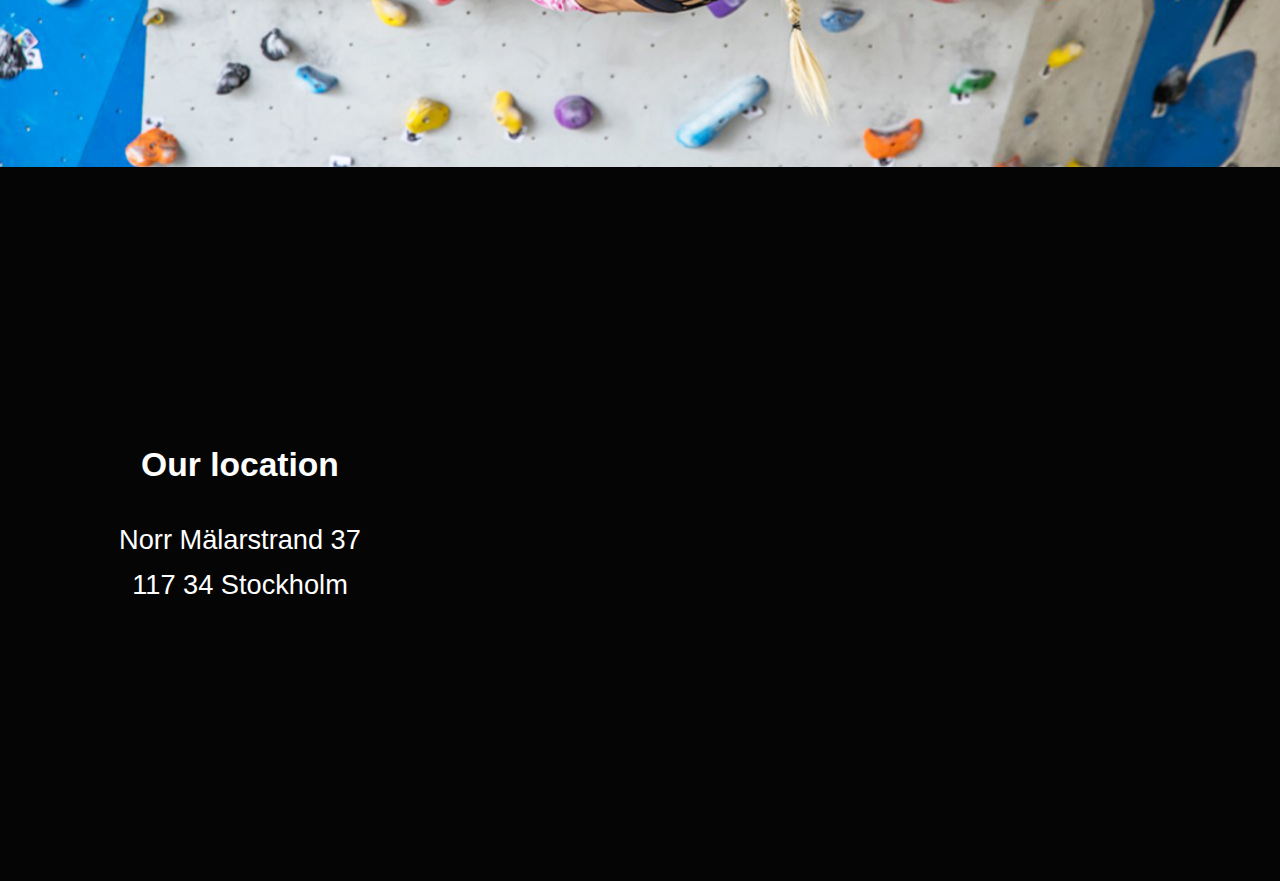
==== commit 6ddd70d0: "Animation on hamburger menu" ====
--- a/index.html
+++ b/index.html
@@ -12,6 +12,7 @@
 
   <main>
     <!----- Nav expand --- Manual Fold  ----->
+
     <nav id="burger-menu" class="nav-burger-menu">
       <div class="nav-burger-row">
         <button class="nav-links-phone">Events</button>
--- a/style/style.css
+++ b/style/style.css
@@ -22,7 +22,7 @@
 .dark-mode {
   --primary-color: #2b3246;
   --primary-color-hover: #3c445b;
-  --secondary-color: #B2B9C8;
+  --secondary-color: #324539;
   --complementary-color: #5e486a;
   --complementary-color-hover: #6b5178;
   --primary-font-color: white;
@@ -36,6 +36,7 @@
   background-color: var(--primary-color);
   font-family: Arial, Helvetica, sans-serif;
   padding-top: 60px;
+
   /* Adjust to match the nav height */
 }
 
@@ -66,6 +67,8 @@
   height: 60px;
   /* Set a fixed height */
   top: 0;
+  transition: 0.2s ease-in-out,
+    color 0.2s ease-in-out;
   /* Ensures it stays at the top */
 }
 
@@ -122,10 +125,10 @@
   flex-direction: column;
   justify-content: center;
   align-items: flex-start;
-  height: 100vh;
+  height: 100dvh;
   width: 100vw;
   transform: translateY(-100%);
-  transition: transform 0.2s ease-in-out;
+  transition: transform 0.2s ease-in-out, background-color 0.2s ease-in-out, color 0.2s ease-in-out;
 }
 
 .nav-burger-menu.open {
@@ -207,20 +210,23 @@
   text-align: center;
   padding: 30px;
   border-radius: 10px;
+
 }
 
 .hero-description-text h2 {
   margin: 10px;
-  font-size: 1.5rem;
+  font-size: clamp(1.5rem, 5vw, 5rem);
 }
 
 .hero-description-text p {
   margin: 10px;
+  font-size: clamp(1rem, 3vw, 5rem);
 }
 
 .member-container p {
   font-size: .8rem;
   font-weight: bolder;
+  font-size: clamp(1rem, 3vw, 5rem);
 }
 
 .member-container button {
@@ -341,7 +347,7 @@
 /* ----- Location --- Manual Fold -----  */
 .location {
   text-align: center;
-  color: var(--secondary-font-color);
+  color: var(--secondary-font-color-fixed);
   background-color: #050505;
   padding: 25px;
 }
@@ -350,8 +356,9 @@
   display: none;
 }
 
+
 /* Mini phone viewport */
-@media (min-width: 0px) and (max-width: 380px) {
+@media (min-width: 0px) and (max-width: 400px) {
 
   /* ----- Basics --- Manual Fold -----  */
   .site-title {
@@ -374,6 +381,22 @@
     padding: 0;
   }
 
+  .hero-description-text h2 {
+    margin: 10px;
+    font-size: clamp(1.5rem, 3vw, 5rem);
+  }
+
+  .hero-description-text p {
+    margin: 10px;
+    font-size: clamp(.6rem, 3vw, 5rem);
+  }
+
+  .member-container p {
+    font-size: .8rem;
+    font-weight: bolder;
+    font-size: clamp(.6rem, 3vw, 4rem);
+  }
+
   /* ----- About --- Manual Fold -----  */
   .about-us {
     grid-template-columns: repeat(1, 1fr);
@@ -390,7 +413,7 @@
 
   /* ----- Basics --- Manual Fold -----  */
   p {
-    font-size: 1.5rem;
+    font-size: 1.4rem;
   }
 
   /* ----- Nav --- Manual Fold -----  */
@@ -402,9 +425,14 @@
     font-size: 1.6rem;
   }
 
-  /* ----- Hero --- Manual Fold -----  */
   .site-title {
     font-size: 2rem;
+  }
+
+  /* ----- Hero --- Manual Fold -----  */
+  .hero-description-text h2 {
+    font-size: clamp(2rem, 4vw, 5rem);
+    /* font-size: 2rem; */
   }
 
   .climb-container p {
@@ -463,7 +491,7 @@
   }
 
   .site-title {
-    font-size: 2.2rem;
+    /* font-size: 2.2rem; */
   }
 
   .nav-right {
@@ -511,8 +539,20 @@
   }
 
   .hero-description-text h2 {
-    font-size: 2rem;
+    font-size: clamp(2.5rem, 3vw, 6rem);
+    /* font-size: 2rem; */
     margin: 0 0 40px 0;
+  }
+
+  .hero-description-text p {
+    margin: 10px;
+    font-size: clamp(1.5rem, 2vw, 5rem);
+  }
+
+  .member-container p {
+    font-size: .8rem;
+    font-weight: bolder;
+    font-size: clamp(1.5rem, 2vw, 5rem);
   }
 
   .member-container p {
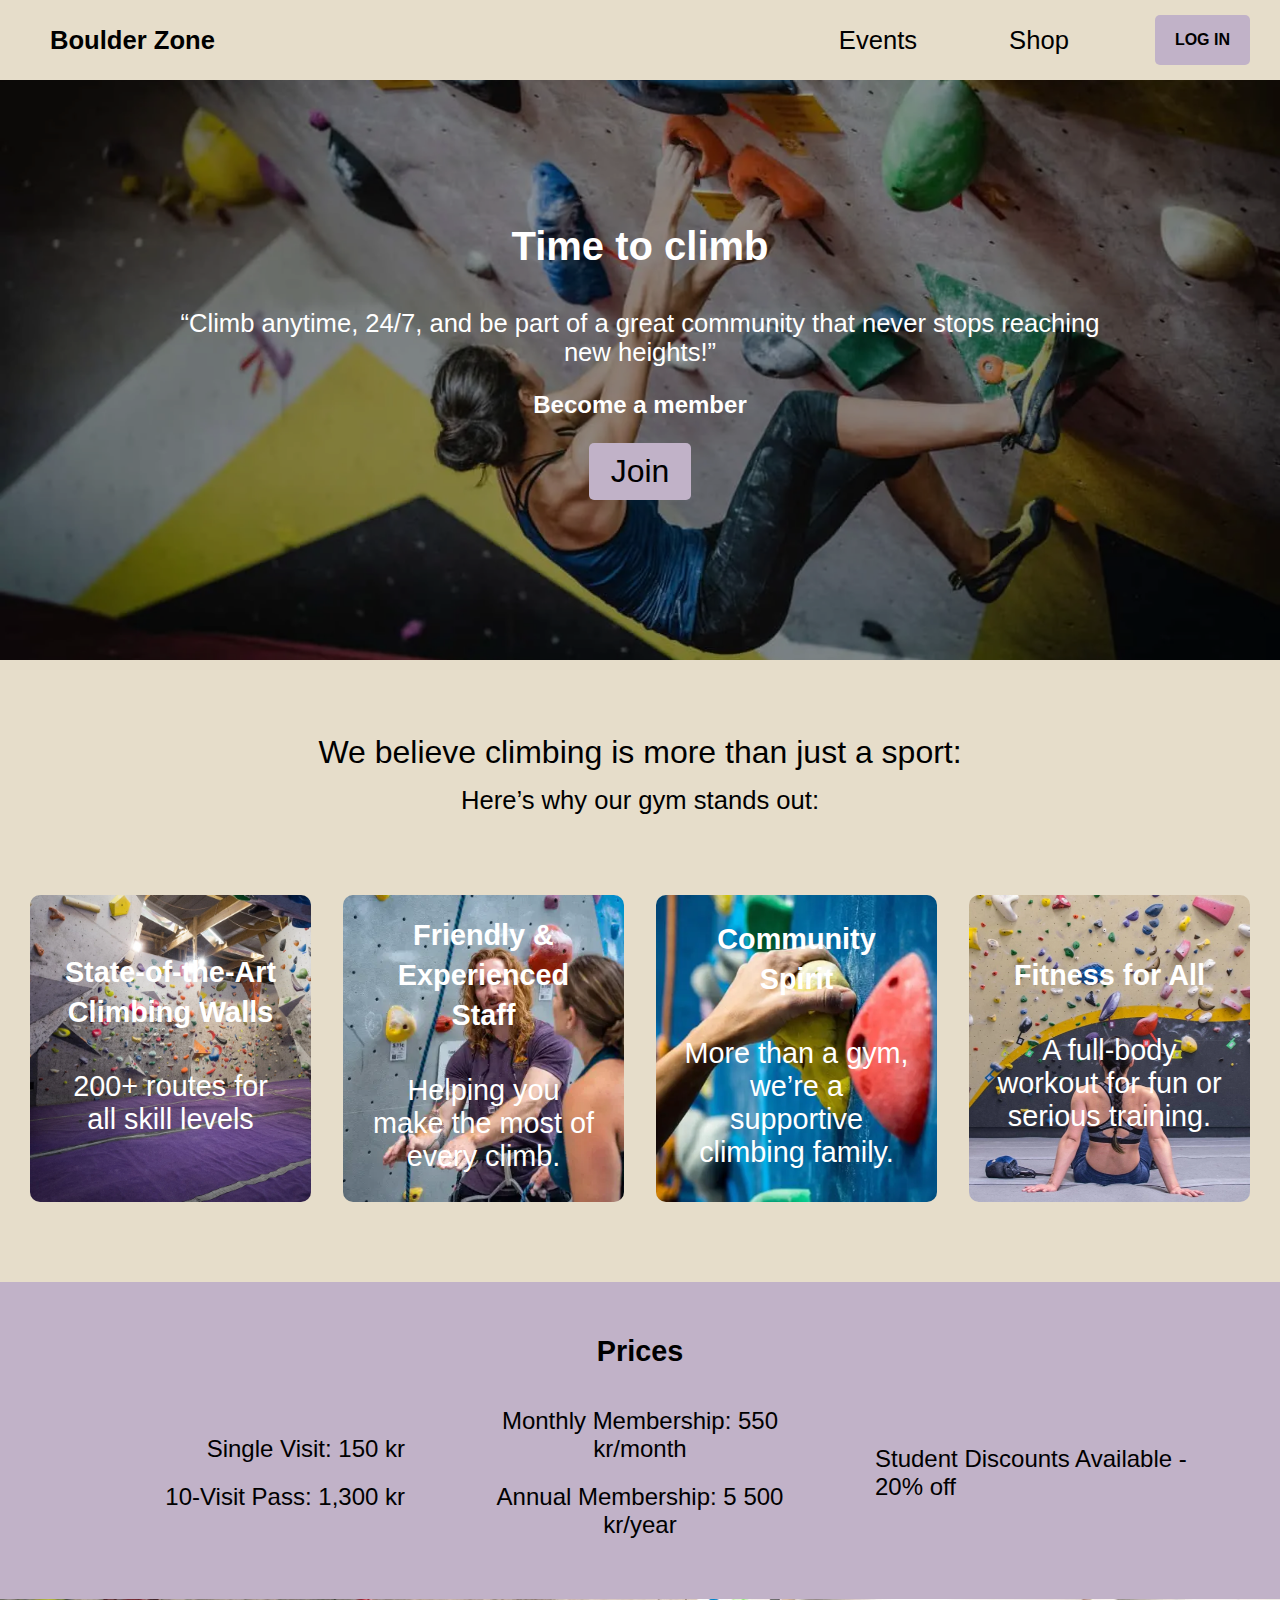
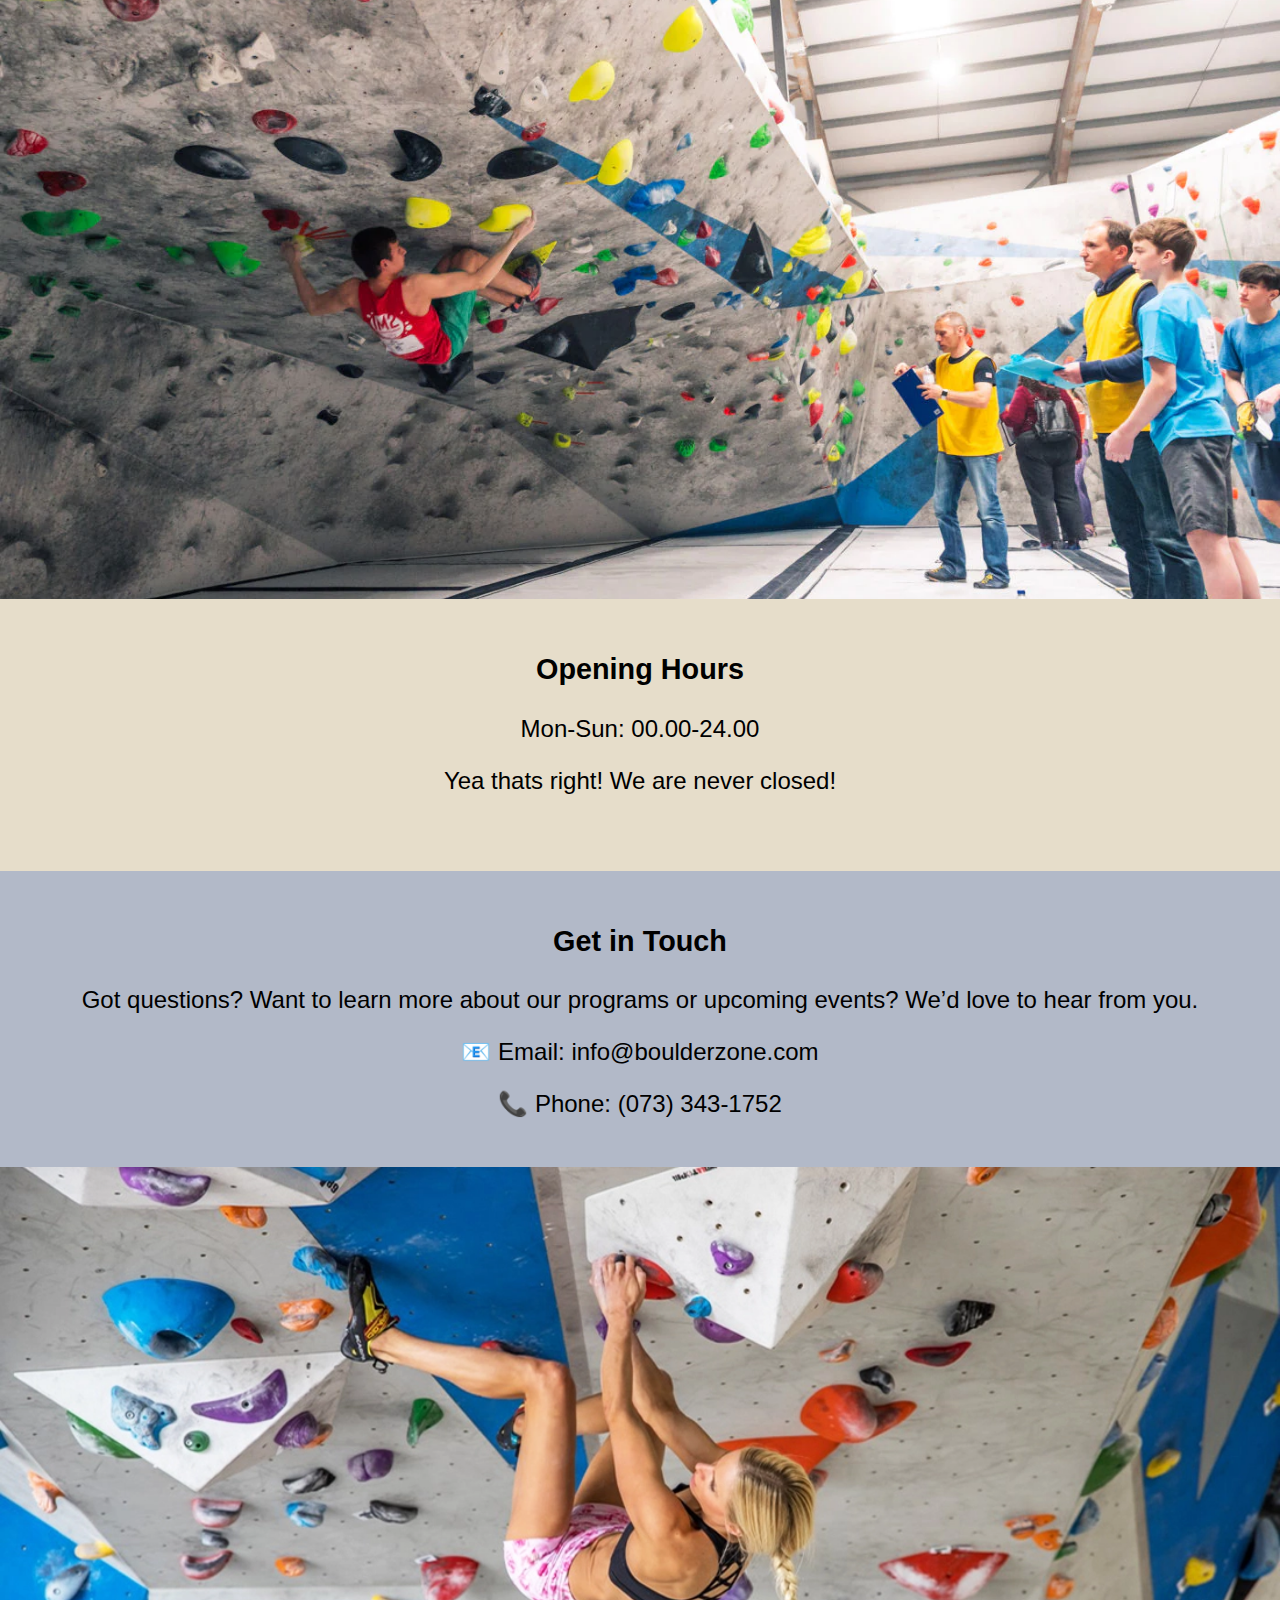
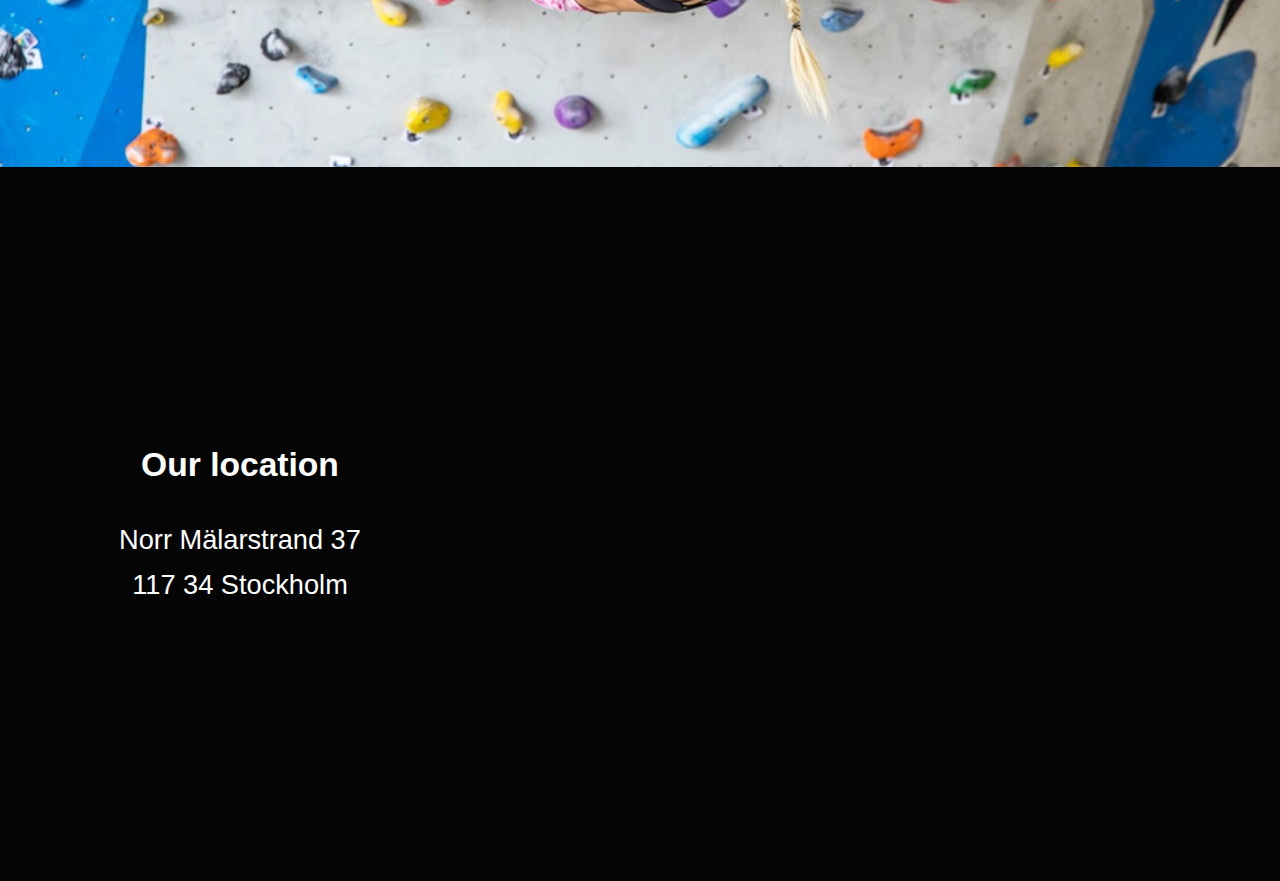
==== commit 93e5155a: "Fixed size item in shop" ====
--- a/index.html
+++ b/index.html
@@ -12,7 +12,6 @@
 
   <main>
     <!----- Nav expand --- Manual Fold  ----->
-
     <nav id="burger-menu" class="nav-burger-menu">
       <div class="nav-burger-row">
         <button class="nav-links-phone">Events</button>
@@ -46,14 +45,13 @@
           <div class="burger-icon-line line-02"></div>
           <div class="burger-icon-line" id="burger-line-03"></div>
         </div>
-
         <!-- This is only for phone view -->
       </div>
     </nav>
 
     <!----- Hero --- Manual Fold  ----->
     <section class="hero-container">
-      <img class="hero-img" src="img/bild3.jpg" alt="A picture of a woman bouldering overhang">
+      <img class="hero-img" src="img/bild3.webp" alt="A picture of a woman bouldering overhang">
       <div class="hero-text">
         <div class="hero-description-text">
           <h2>
@@ -77,7 +75,7 @@
 
     <section class="about-us">
       <div class="about-container about-01">
-        <img class="img-box" src="img/routes.jpg" alt="">
+        <img class="img-box" src="img/routes.webp" alt="">
         <div class="about-text">
           <h3>State-of-the-Art <br>Climbing Walls</h3>
           <p>200+ routes for all skill levels</p>
@@ -101,7 +99,7 @@
       </div>
 
       <div class="about-container">
-        <img class="img-box" src="img/fun.jpg" alt="">
+        <img class="img-box" src="img/fun.webp" alt="">
         <div class="about-text">
           <h3>Fitness for All</h3>
           <p>A full-body workout for fun or serious training.</p>
@@ -129,7 +127,7 @@
     </section>
 
     <!----- Image block --- Manual Fold  ----->
-    <img class="section-imgs" src="img/bild4.png" alt="Picture of bouldering">
+    <img class="section-imgs" src="img/bild4.webp" alt="Picture of bouldering">
 
     <!----- Open Times --- Manual Fold  ----->
     <section class="hours">
@@ -147,7 +145,7 @@
     </section>
 
     <!----- Image block --- Manual Fold  ----->
-    <img class="section-imgs" src="img/bouldering_feature.jpg" alt="">
+    <img class="section-imgs" src="img/bouldering_feature.webp" alt="">
 
     <!----- Location --- Manual Fold  ----->
     <section class="location">
--- a/style/style.css
+++ b/style/style.css
@@ -192,7 +192,6 @@
 /* ----- Hero --- Manual Fold -----   */
 .hero-container {
   position: relative;
-  color: rgb(75, 217, 36);
 }
 
 .hero-img {
